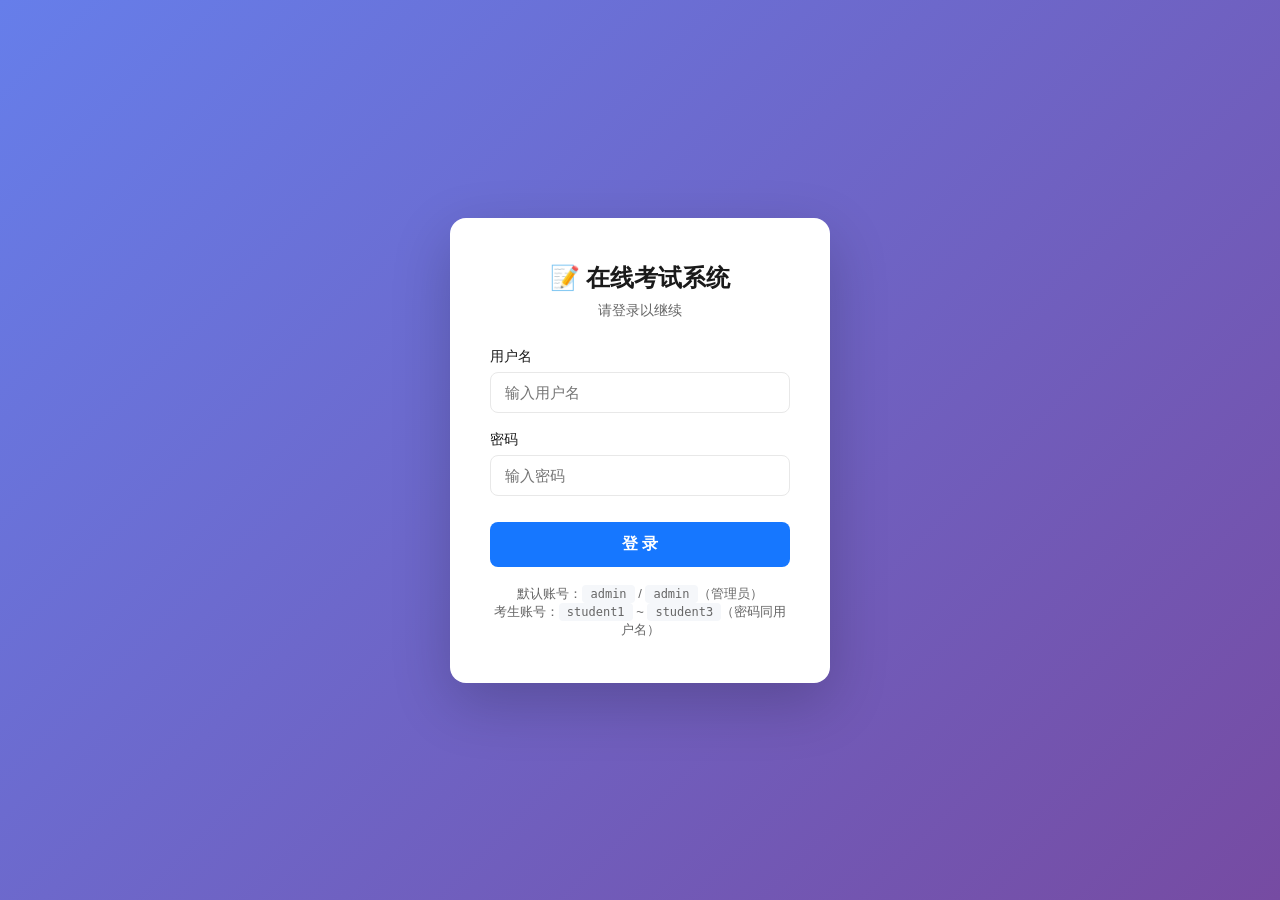
==== wwwroot/index.html @ 8d7b68f5 "初始版本：在线考试系统 .NET 8 Web API + SQLite + SignalR 实时排名。 功能：题库管理（CSV/Excel 导入）、按三范围×题型随机抽题发布、 考试有效期门控、考生名" ====
<!DOCTYPE html>
<html lang="zh-CN">
<head>
  <meta charset="UTF-8">
  <meta name="viewport" content="width=device-width,initial-scale=1,maximum-scale=1,user-scalable=no">
  <title>在线考试系统 - 登录</title>
  <link rel="stylesheet" href="style.css">
</head>
<body>
  <div class="login-page">
    <div class="login-card">
      <h1>📝 在线考试系统</h1>
      <p class="subtitle">请登录以继续</p>
      <form id="loginForm" onsubmit="return false;">
        <div class="form-group">
          <label for="username">用户名</label>
          <input type="text" id="username" placeholder="输入用户名" autocomplete="username" required>
        </div>
        <div class="form-group">
          <label for="password">密码</label>
          <input type="password" id="password" placeholder="输入密码" autocomplete="current-password" required>
        </div>
        <button class="btn-login" id="btnLogin" type="button">登 录</button>
      </form>
      <p class="login-hint" id="candidateHint" style="display:none;"></p>
      <p class="login-hint">
        默认账号：<kbd>admin</kbd> / <kbd>admin</kbd>（管理员）<br>
        考生账号：<kbd>student1</kbd> ~ <kbd>student3</kbd>（密码同用户名）
      </p>
    </div>
  </div>

  <script src="app.js"></script>
  <script>
    // 已登录则跳转
    const user = getUser();
    if (user.role) {
      location.href = user.role === 'Admin' ? '/admin' : 'exam.html';
    }

    // 密码框自动聚焦
    $('#password').addEventListener('keydown', e => { if (e.key === 'Enter') doSubmit(); });
    $('#username').addEventListener('keydown', e => { if (e.key === 'Enter') $('#password').focus(); });
    $('#btnLogin').addEventListener('click', doSubmit);

    // 加载当前考试的统一登录密码提示
    (async function loadCandidateHint() {
      try {
        const res = await fetch(API + '/auth/candidate-hint');
        const data = await res.json();
        if (data && data.password) {
          const el = document.getElementById('candidateHint');
          el.style.display = '';
          el.textContent = '📢 本次考试' + (data.title ? '（' + data.title + '）' : '') + '：用户名 = 工号，密码 = ' + data.password;
        }
      } catch (e) {}
    })();

    async function doSubmit() {
      const username = $('#username').value.trim();
      const password = $('#password').value;
      if (!username || !password) { toast('请输入用户名和密码', 'error'); return; }

      const btn = $('#btnLogin');
      btn.disabled = true; btn.textContent = '登录中...';

      try {
        const u = await doLogin(username, password);
        toast(`欢迎，${u.displayName || u.username}！`, 'success');
        setTimeout(() => {
          location.href = u.role === 'Admin' ? '/admin' : 'exam.html';
        }, 600);
      } catch (e) {
        toast(e.message || '登录失败', 'error');
        btn.disabled = false; btn.textContent = '登 录';
      }
    }
  </script>
</body>
</html>
---- wwwroot/style.css ----
/* ============================================
   ExamSystem 前端样式 - 移动端优先
   ============================================ */

:root {
  --primary: #1677ff;
  --primary-light: #e6f0ff;
  --success: #52c41a;
  --danger: #ff4d4f;
  --warning: #faad14;
  --text: #1a1a1a;
  --text-secondary: #666;
  --bg: #f5f7fa;
  --card: #fff;
  --border: #e8e8e8;
  --radius: 10px;
  --shadow: 0 2px 12px rgba(0,0,0,.08);
}

* { margin: 0; padding: 0; box-sizing: border-box; }
html { font-size: 16px; -webkit-text-size-adjust: 100%; }
body {
  font-family: -apple-system, BlinkMacSystemFont, 'Segoe UI', 'PingFang SC', 'Hiragino Sans GB', 'Microsoft YaHei', sans-serif;
  background: var(--bg);
  color: var(--text);
  min-height: 100vh;
}

/* ---- Toast ---- */
.toast {
  position: fixed; top: 20px; left: 50%; transform: translateX(-50%) translateY(-20px);
  padding: 10px 24px; border-radius: 20px; color: #fff; font-size: 14px;
  z-index: 9999; opacity: 0; transition: all .3s ease; white-space: nowrap;
  pointer-events: none; box-shadow: 0 4px 16px rgba(0,0,0,.15);
}
.toast.show { transform: translateX(-50%) translateY(0); opacity: 1; }
.toast-info { background: var(--primary); }
.toast-success { background: var(--success); }
.toast-error { background: var(--danger); }
.toast-warn { background: var(--warning); color: #333; }

/* ---- 导航栏 ---- */
.navbar {
  position: sticky; top: 0; z-index: 100;
  display: flex; align-items: center; justify-content: space-between;
  padding: 12px 16px; background: var(--card);
  box-shadow: 0 1px 4px rgba(0,0,0,.06);
}
.navbar .title { font-size: 18px; font-weight: 600; }
.navbar .user-info { font-size: 13px; color: var(--text-secondary); display: flex; align-items: center; gap: 8px; }
.navbar .btn-logout {
  padding: 4px 12px; border: 1px solid var(--border); border-radius: 16px;
  background: none; color: var(--text-secondary); font-size: 12px; cursor: pointer;
}
.navbar .btn-logout:active { background: var(--bg); }

/* ---- 登录页 ---- */
.login-page {
  display: flex; flex-direction: column; align-items: center; justify-content: center;
  min-height: 100vh; padding: 24px; background: linear-gradient(135deg, #667eea 0%, #764ba2 100%);
}
.login-card {
  width: 100%; max-width: 380px; background: var(--card); border-radius: 16px;
  padding: 36px 28px; box-shadow: 0 20px 60px rgba(0,0,0,.2);
}
.login-card h1 { text-align: center; font-size: 24px; margin-bottom: 8px; }
.login-card .subtitle { text-align: center; color: var(--text-secondary); font-size: 14px; margin-bottom: 28px; }
.login-card .form-group { margin-bottom: 18px; }
.login-card label { display: block; font-size: 14px; font-weight: 500; margin-bottom: 6px; color: var(--text); }
.login-card input {
  width: 100%; padding: 11px 14px; border: 1.5px solid var(--border); border-radius: 8px;
  font-size: 15px; outline: none; transition: border-color .2s;
}
.login-card input:focus { border-color: var(--primary); box-shadow: 0 0 0 3px var(--primary-light); }
.login-card .btn-login {
  width: 100%; padding: 12px; border: none; border-radius: 8px; background: var(--primary);
  color: #fff; font-size: 16px; font-weight: 600; cursor: pointer; margin-top: 8px;
  transition: opacity .2s;
}
.login-card .btn-login:active { opacity: .85; }
.login-card .btn-login:disabled { opacity: .5; cursor: not-allowed; }
.login-hint { text-align: center; margin-top: 18px; font-size: 13px; color: var(--text-secondary); }
.login-hint kbd { background: var(--bg); padding: 2px 8px; border-radius: 4px; font-size: 12px; }

/* ---- 通用容器 ---- */
.container { max-width: 800px; margin: 0 auto; padding: 16px; }
.page-header { margin-bottom: 16px; }
.page-header h2 { font-size: 20px; }
.page-header p { color: var(--text-secondary); font-size: 14px; margin-top: 4px; }

/* ---- 卡片 ---- */
.card {
  background: var(--card); border-radius: var(--radius); padding: 16px;
  box-shadow: var(--shadow); margin-bottom: 12px;
}
.card-title { font-size: 16px; font-weight: 600; margin-bottom: 10px; }

/* ---- 按钮组 ---- */
.btn-group { display: flex; gap: 10px; flex-wrap: wrap; margin-bottom: 16px; }
.btn {
  display: inline-flex; align-items: center; justify-content: center; gap: 6px;
  padding: 9px 18px; border: none; border-radius: 8px; font-size: 14px;
  font-weight: 500; cursor: pointer; transition: all .2s; white-space: nowrap;
}
.btn:active { transform: scale(.97); }
.btn-primary { background: var(--primary); color: #fff; }
.btn-success { background: var(--success); color: #fff; }
.btn-danger { background: var(--danger); color: #fff; }
.btn-outline { background: transparent; border: 1.5px solid var(--border); color: var(--text); }
.btn-sm { padding: 6px 12px; font-size: 13px; border-radius: 6px; }
.btn-block { width: 100%; }

/* ---- 考试列表 ---- */
.exam-list { list-style: none; }
.exam-item {
  display: flex; justify-content: space-between; align-items: center;
  padding: 16px; background: var(--card); border-radius: var(--radius);
  box-shadow: var(--shadow); margin-bottom: 10px; cursor: pointer;
  transition: transform .15s, box-shadow .15s;
}
.exam-item:active { transform: scale(.98); }
.exam-item .exam-info { flex: 1; }
.exam-item .exam-title { font-size: 16px; font-weight: 600; }
.exam-item .exam-meta { font-size: 13px; color: var(--text-secondary); margin-top: 4px; }
.exam-item .exam-action { flex-shrink: 0; margin-left: 12px; }
.exam-status {
  display: inline-block; padding: 3px 10px; border-radius: 12px; font-size: 12px; font-weight: 500;
}
.status-pending { background: #e6f7ff; color: #1890ff; }
.status-started { background: #fff7e6; color: #fa8c16; }
.status-submitted { background: #f6ffed; color: #52c41a; }

/* ---- 答题页 ---- */
.exam-timer {
  position: sticky; top: 56px; z-index: 90;
  display: flex; align-items: center; justify-content: space-between;
  padding: 10px 16px; background: #fffbe6; border-bottom: 2px solid #ffe58f;
  font-size: 15px; font-weight: 600;
}
.exam-timer .time { color: #d48806; font-size: 22px; font-variant-numeric: tabular-nums; }
.exam-timer .time.urgent { color: var(--danger); animation: pulse 1s infinite; }
@keyframes pulse { 0%,100%{opacity:1} 50%{opacity:.5} }

.question-card {
  background: var(--card); border-radius: var(--radius); padding: 16px;
  box-shadow: var(--shadow); margin-bottom: 14px;
  border-left: 4px solid var(--primary);
}
.question-card.type-judge { border-left-color: #722ed1; }
.question-card.type-multiple { border-left-color: #eb2f96; }

.q-header { display: flex; gap: 8px; align-items: center; margin-bottom: 10px; flex-wrap: wrap; }
.q-num { font-weight: 700; color: var(--primary); font-size: 15px; }
.q-type {
  font-size: 11px; padding: 2px 8px; border-radius: 10px; background: var(--primary-light);
  color: var(--primary); font-weight: 500;
}
.type-judge .q-type { background: #f9f0ff; color: #722ed1; }
.type-multiple .q-type { background: #fff0f6; color: #eb2f96; }
.q-score { margin-left: auto; color: var(--warning); font-weight: 600; font-size: 14px; }
.q-content { font-size: 15px; line-height: 1.6; margin-bottom: 12px; word-break: break-word; }

.q-options { display: flex; flex-direction: column; gap: 8px; }
.q-options .option {
  display: flex; align-items: flex-start; gap: 10px; padding: 10px 12px;
  border: 1.5px solid var(--border); border-radius: 8px; cursor: pointer;
  transition: all .15s; user-select: none;
}
.q-options .option:hover { border-color: var(--primary); background: var(--primary-light); }
.q-options .option.selected { border-color: var(--primary); background: var(--primary-light); }
.q-options .option input { margin-top: 3px; accent-color: var(--primary); width: 18px; height: 18px; flex-shrink: 0; }
.q-options .option label-text { flex: 1; font-size: 14px; line-height: 1.5; }

.submit-bar {
  position: fixed; bottom: 0; left: 0; right: 0;
  display: flex; gap: 10px; padding: 12px 16px;
  background: var(--card); box-shadow: 0 -2px 12px rgba(0,0,0,.08);
  z-index: 100;
}
.submit-bar .flex-1 { flex: 1; }

/* ---- 排名面板 ---- */
.ranking-panel {
  background: var(--card); border-radius: var(--radius); padding: 16px;
  box-shadow: var(--shadow); margin-top: 16px;
}
.ranking-panel h3 { font-size: 16px; margin-bottom: 12px; display: flex; align-items: center; gap: 6px; }
.ranking-list { list-style: none; }
.ranking-item {
  display: flex; align-items: center; padding: 10px 0;
  border-bottom: 1px solid var(--border);
}
.ranking-item:last-child { border-bottom: none; }
.rank-pos {
  width: 28px; height: 28px; border-radius: 50%; display: flex; align-items: center;
  justify-content: center; font-weight: 700; font-size: 14px; margin-right: 10px;
  flex-shrink: 0;
}
.rank-1 { background: #ffd700; color: #fff; }
.rank-2 { background: #c0c0c0; color: #fff; }
.rank-3 { background: #cd7f32; color: #fff; }
.rank-n { background: var(--bg); color: var(--text-secondary); }
.rank-name { flex: 1; font-size: 14px; }
.rank-score { font-size: 18px; font-weight: 700; color: var(--primary); }

/* ---- 成绩页 ---- */
.result-card {
  text-align: center; padding: 32px 20px;
}
.result-score { font-size: 56px; font-weight: 700; color: var(--primary); }
.result-label { font-size: 16px; color: var(--text-secondary); margin-top: 4px; }
.result-detail { margin-top: 20px; text-align: left; }
.result-row { display: flex; justify-content: space-between; padding: 8px 0; border-bottom: 1px solid var(--border); font-size: 14px; }

/* ---- 管理端：题库表格 ---- */
.toolbar { display: flex; gap: 8px; flex-wrap: wrap; margin-bottom: 14px; }
.toolbar input, .toolbar select {
  padding: 8px 12px; border: 1.5px solid var(--border); border-radius: 8px;
  font-size: 14px; outline: none; min-width: 120px;
}
.toolbar input:focus, .toolbar select:focus { border-color: var(--primary); }

.table-wrap { overflow-x: auto; -webkit-overflow-scrolling: touch; }
table {
  width: 100%; border-collapse: collapse; font-size: 14px;
  background: var(--card); border-radius: var(--radius); overflow: hidden;
  box-shadow: var(--shadow);
}
th {
  background: #fafafa; padding: 10px 12px; text-align: left; font-weight: 600;
  color: var(--text-secondary); font-size: 13px; white-space: nowrap;
  border-bottom: 2px solid var(--border);
}
td { padding: 10px 12px; border-bottom: 1px solid var(--border); vertical-align: top; }
tr:last-child td { border-bottom: none; }
tr:hover td { background: #fafafa; }

.tag { display: inline-block; padding: 2px 8px; border-radius: 10px; font-size: 12px; margin: 1px; }
.tag-scope { background: var(--primary-light); color: var(--primary); }
.tag-type { background: #f9f0ff; color: #722ed1; }

.action-btns { display: flex; gap: 6px; }

/* ---- 模态框 ---- */
.modal-overlay {
  position: fixed; inset: 0; background: rgba(0,0,0,.45); z-index: 200;
  display: none; align-items: center; justify-content: center; padding: 16px;
}
.modal-overlay.active { display: flex; }
.modal {
  background: var(--card); border-radius: 14px; width: 100%; max-width: 520px;
  max-height: 85vh; overflow-y: auto; padding: 24px; box-shadow: 0 20px 60px rgba(0,0,0,.2);
  animation: modalIn .25s ease;
}
@keyframes modalIn { from{transform:scale(.92);opacity:0} to{transform:scale(1);opacity:1} }
.modal h3 { font-size: 18px; margin-bottom: 16px; }
.modal .form-row { margin-bottom: 14px; }
.modal label { display: block; font-size: 14px; font-weight: 500; margin-bottom: 5px; }
.modal input, .modal textarea, .modal select {
  width: 100%; padding: 10px 12px; border: 1.5px solid var(--border); border-radius: 8px;
  font-size: 14px; outline: none; font-family: inherit;
}
.modal input:focus, .modal textarea:focus, .modal select:focus { border-color: var(--primary); box-shadow: 0 0 0 3px var(--primary-light); }
.modal textarea { resize: vertical; min-height: 70px; }
.modal .modal-footer { display: flex; gap: 10px; justify-content: flex-end; margin-top: 20px; }

/* ---- 二维发布表单 ---- */
.matrix-table { width: 100%; border-collapse: collapse; margin: 12px 0; }
.matrix-table th, .matrix-table td {
  border: 1px solid var(--border); padding: 8px; text-align: center;
}
.matrix-table th { background: #fafafa; font-size: 13px; }
.matrix-table input[type=number] {
  width: 60px; padding: 4px 6px; border: 1px solid var(--border); border-radius: 4px;
  text-align: center; font-size: 14px;
}

/* ---- 空状态 ---- */
.empty-state { text-align: center; padding: 40px 20px; color: var(--text-secondary); }
.empty-state .icon { font-size: 48px; margin-bottom: 12px; }

/* ---- PC 端适配（>1024px）---- */
@media (min-width: 1024px) {
  .container { max-width: 1400px; padding: 24px 32px; }
  .login-card { padding: 44px 40px; }
  .modal { max-width: 600px; padding: 32px; }
  table { font-size: 14px; }
  th { padding: 12px 16px; }
  td { padding: 12px 16px; }
  .toolbar { gap: 12px; }
  .toolbar input, .toolbar select { min-width: 180px; }
  .card { padding: 20px 24px; }
  .matrix-table th, .matrix-table td { padding: 10px 12px; }
}

/* ---- 桌面端管理后台布局（>1024px）---- */
@media (min-width: 1024px) {
  /* 侧边栏布局 */
  .admin-layout {
    display: flex;
    gap: 24px;
    align-items: flex-start;
  }
  .admin-sidebar {
    width: 220px;
    flex-shrink: 0;
    position: sticky;
    top: 80px;
    background: var(--card);
    border-radius: var(--radius);
    padding: 12px 0;
    box-shadow: var(--shadow);
  }
  .admin-sidebar-item {
    display: flex;
    align-items: center;
    gap: 10px;
    padding: 12px 20px;
    color: var(--text);
    cursor: pointer;
    transition: background .15s;
    font-size: 15px;
    border-left: 3px solid transparent;
  }
  .admin-sidebar-item:hover { background: var(--bg); }
  .admin-sidebar-item.active {
    background: var(--primary-light);
    color: var(--primary);
    font-weight: 600;
    border-left-color: var(--primary);
  }
  .admin-main { flex: 1; min-width: 0; }

  /* 桌面端隐藏顶部 tab 栏（使用侧边栏） */
  .desktop-hide-nav { display: none; }

  /* 桌面端表单两列布局 */
  .form-grid-2 { display: grid; grid-template-columns: 1fr 1fr; gap: 16px; }
}

/* ---- 移动端管理后台（<1024px）---- */
@media (max-width: 1023px) {
  .desktop-only { display: none !important; }
}

/* ---- 打印/导出隐藏元素 ---- */
@media print {
  .navbar, .submit-bar, .btn-group, .toolbar { display: none !important; }
  body { background: #fff; }
  .card { box-shadow: none; border: 1px solid #ddd; }
}
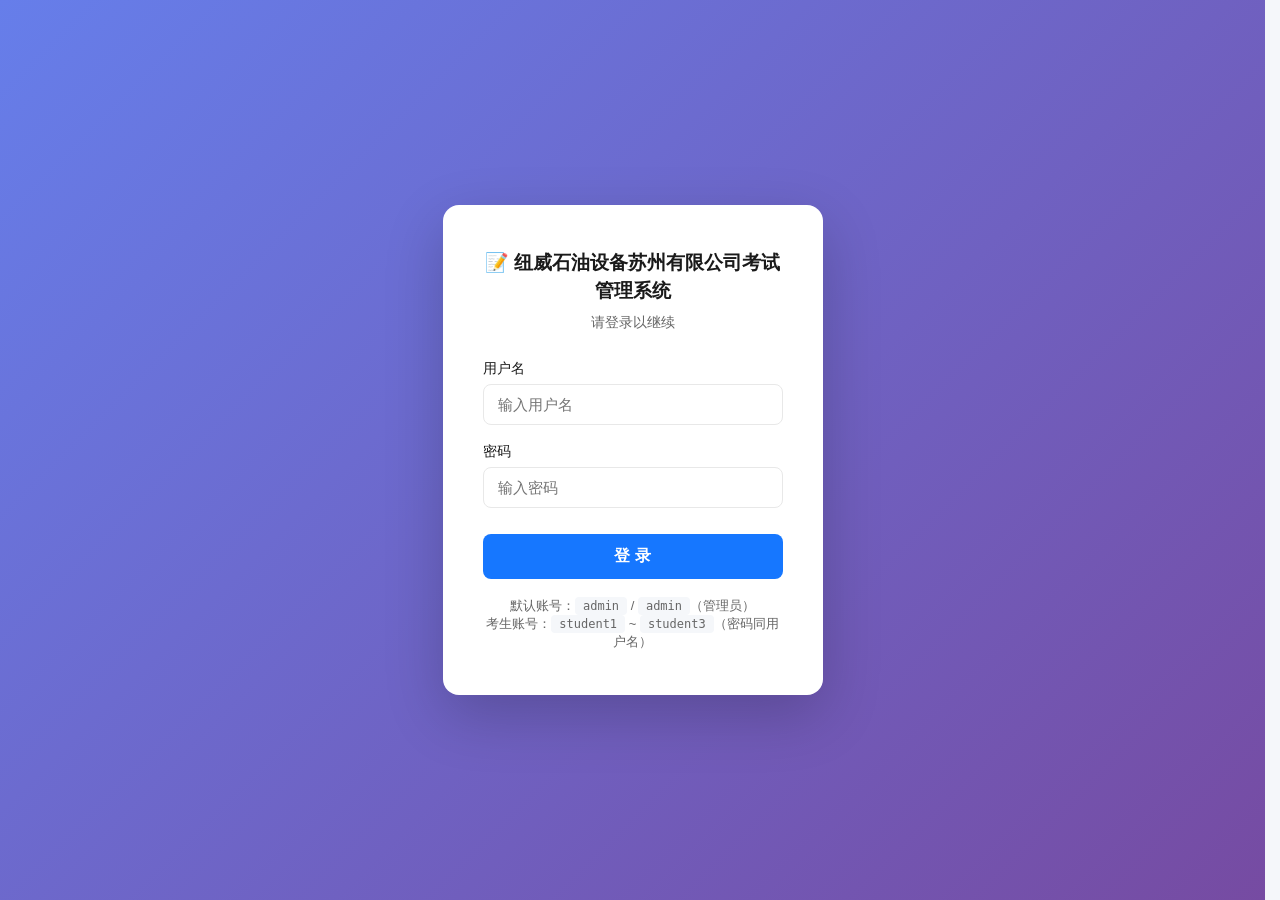
==== commit 69585137: "feat: 考试管理+级联清除+构建环境自愈+UTC时间 - 考试管理 Tab：查看入口/修改(无作答可改全部)/关闭/重新发布/删除(无作答才允许) - 删除前预览 + 级联清除（作答+答案、仅本场" ====
--- a/wwwroot/index.html
+++ b/wwwroot/index.html
@@ -3,13 +3,13 @@
 <head>
   <meta charset="UTF-8">
   <meta name="viewport" content="width=device-width,initial-scale=1,maximum-scale=1,user-scalable=no">
-  <title>在线考试系统 - 登录</title>
-  <link rel="stylesheet" href="style.css">
+  <title>纽威石油设备苏州有限公司考试管理系统 - 登录</title>
+  <link rel="stylesheet" href="style.css?v=7">
 </head>
 <body>
   <div class="login-page">
     <div class="login-card">
-      <h1>📝 在线考试系统</h1>
+      <h1>📝 纽威石油设备苏州有限公司考试管理系统</h1>
       <p class="subtitle">请登录以继续</p>
       <form id="loginForm" onsubmit="return false;">
         <div class="form-group">
@@ -30,12 +30,16 @@
     </div>
   </div>
 
-  <script src="app.js"></script>
+  <script src="app.js?v=8"></script>
   <script>
+    // 读取考试独立入口短链（扫码/链接进入时携带）
+    const entrySlug = new URLSearchParams(location.search).get('e');
+
     // 已登录则跳转
     const user = getUser();
     if (user.role) {
-      location.href = user.role === 'Admin' ? '/admin' : 'exam.html';
+      location.href = user.role === 'Admin' ? '/admin'
+        : (entrySlug ? 'exam.html?e=' + encodeURIComponent(entrySlug) : 'exam.html');
     }
 
     // 密码框自动聚焦
@@ -43,15 +47,27 @@
     $('#username').addEventListener('keydown', e => { if (e.key === 'Enter') $('#password').focus(); });
     $('#btnLogin').addEventListener('click', doSubmit);
 
-    // 加载当前考试的统一登录密码提示
+    // 加载考试提示：若带入口 slug，则取该场考试的标题与统一登录密码；否则取最近一场指定人员考试
     (async function loadCandidateHint() {
       try {
-        const res = await fetch(API + '/auth/candidate-hint');
-        const data = await res.json();
-        if (data && data.password) {
+        let data = null;
+        if (entrySlug) {
+          const res = await fetch(API + '/exams/entry/' + encodeURIComponent(entrySlug));
+          if (res.ok) data = await res.json();
+        }
+        if (!data || !data.title) {
+          const res = await fetch(API + '/auth/candidate-hint');
+          data = await res.json();
+        }
+        if (data && data.title) {
           const el = document.getElementById('candidateHint');
           el.style.display = '';
-          el.textContent = '📢 本次考试' + (data.title ? '（' + data.title + '）' : '') + '：用户名 = 工号，密码 = ' + data.password;
+          if (entrySlug) {
+            el.textContent = '📢 正在进入：' + (data.title || '考试')
+              + (data.hasPassword ? '（用户名 = 工号，密码 = ' + (data.candidatePassword || '') + '）' : '');
+          } else if (data.password) {
+            el.textContent = '📢 本次考试' + (data.title ? '（' + data.title + '）' : '') + '：用户名 = 工号，密码 = ' + data.password;
+          }
         }
       } catch (e) {}
     })();
@@ -68,7 +84,8 @@
         const u = await doLogin(username, password);
         toast(`欢迎，${u.displayName || u.username}！`, 'success');
         setTimeout(() => {
-          location.href = u.role === 'Admin' ? '/admin' : 'exam.html';
+          location.href = u.role === 'Admin' ? '/admin'
+            : (entrySlug ? 'exam.html?e=' + encodeURIComponent(entrySlug) : 'exam.html');
         }, 600);
       } catch (e) {
         toast(e.message || '登录失败', 'error');
--- a/wwwroot/style.css
+++ b/wwwroot/style.css
@@ -18,12 +18,13 @@
 }
 
 * { margin: 0; padding: 0; box-sizing: border-box; }
-html { font-size: 16px; -webkit-text-size-adjust: 100%; }
+html { font-size: 16px; -webkit-text-size-adjust: 100%; scrollbar-gutter: stable; }
 body {
   font-family: -apple-system, BlinkMacSystemFont, 'Segoe UI', 'PingFang SC', 'Hiragino Sans GB', 'Microsoft YaHei', sans-serif;
   background: var(--bg);
   color: var(--text);
   min-height: 100vh;
+  scrollbar-gutter: stable;
 }
 
 /* ---- Toast ---- */
@@ -46,7 +47,10 @@
   padding: 12px 16px; background: var(--card);
   box-shadow: 0 1px 4px rgba(0,0,0,.06);
 }
-.navbar .title { font-size: 18px; font-weight: 600; }
+.navbar .title { font-size: 18px; font-weight: 600; flex: 1; margin-right: 12px; line-height: 1.4; }
+@media (max-width: 768px) {
+  .navbar .title { font-size: 15px; }
+}
 .navbar .user-info { font-size: 13px; color: var(--text-secondary); display: flex; align-items: center; gap: 8px; }
 .navbar .btn-logout {
   padding: 4px 12px; border: 1px solid var(--border); border-radius: 16px;
@@ -63,7 +67,7 @@
   width: 100%; max-width: 380px; background: var(--card); border-radius: 16px;
   padding: 36px 28px; box-shadow: 0 20px 60px rgba(0,0,0,.2);
 }
-.login-card h1 { text-align: center; font-size: 24px; margin-bottom: 8px; }
+.login-card h1 { text-align: center; font-size: 19px; line-height: 1.45; margin-bottom: 10px; }
 .login-card .subtitle { text-align: center; color: var(--text-secondary); font-size: 14px; margin-bottom: 28px; }
 .login-card .form-group { margin-bottom: 18px; }
 .login-card label { display: block; font-size: 14px; font-weight: 500; margin-bottom: 6px; color: var(--text); }
@@ -241,6 +245,31 @@
 
 .action-btns { display: flex; gap: 6px; }
 
+/* ---- 题库表格：多选 / 全选 / 分页 ---- */
+.col-check { width: 36px; text-align: center; }
+.col-check input[type=checkbox] { width: 16px; height: 16px; accent-color: var(--primary); cursor: pointer; }
+td.col-check { text-align: center; }
+
+.q-pagination {
+  display: flex; align-items: center; justify-content: center; flex-wrap: wrap;
+  gap: 10px; padding: 12px; color: var(--text-secondary); font-size: 13px;
+}
+.q-pagination .q-page-info { margin: 0 4px; }
+.q-pagination .q-page-size { display: inline-flex; align-items: center; gap: 4px; }
+.q-pagination .q-page-size select {
+  padding: 4px 6px; border: 1px solid var(--border); border-radius: 6px;
+  background: var(--card); color: var(--text); font-size: 13px;
+}
+.q-pagination button:disabled { opacity: .45; cursor: not-allowed; }
+
+.q-batch-bar {
+  display: flex; align-items: center; gap: 10px; flex-wrap: wrap;
+  padding: 10px 14px; margin-top: 10px; border: 1px solid var(--danger);
+  background: #fff1f0; border-radius: 10px;
+}
+.q-batch-bar .batch-tip { font-size: 13px; color: var(--danger); }
+.q-batch-bar .batch-tip b { font-size: 15px; }
+
 /* ---- 模态框 ---- */
 .modal-overlay {
   position: fixed; inset: 0; background: rgba(0,0,0,.45); z-index: 200;
@@ -264,15 +293,149 @@
 .modal textarea { resize: vertical; min-height: 70px; }
 .modal .modal-footer { display: flex; gap: 10px; justify-content: flex-end; margin-top: 20px; }
 
-/* ---- 二维发布表单 ---- */
-.matrix-table { width: 100%; border-collapse: collapse; margin: 12px 0; }
+/* ---- 考卷回顾 Modal ---- */
+.review-modal { max-width: 680px; }
+.review-q { border: 1px solid var(--border); border-radius: 10px; padding: 14px 16px; margin-bottom: 14px; background: var(--card); }
+.review-q.wrong { border-color: #ffa39e; background: #fff2f0; }
+.review-q-head { font-size: 15px; font-weight: 700; margin-bottom: 4px; }
+.review-q-meta { font-size: 12px; color: var(--text-secondary); margin-bottom: 8px; }
+.review-q-content { line-height: 1.6; margin-bottom: 10px; }
+.review-opt { display: flex; align-items: flex-start; gap: 8px; padding: 7px 10px; border-radius: 7px; margin-bottom: 6px; font-size: 14px; line-height: 1.5; }
+.review-opt .opt-key { font-weight: 700; flex-shrink: 0; width: 18px; }
+.review-opt .opt-text { flex: 1; }
+.review-opt .opt-mark { font-size: 12px; flex-shrink: 0; white-space: nowrap; margin-left: 8px; }
+.review-opt.correct { background: #f6ffed; border: 1px solid #b7eb8f; color: #237804; }
+.review-opt.wrong { background: #fff1f0; border: 1px solid #ffa39e; color: #cf1322; }
+.review-opt.missed { background: #fffbe6; border: 1px solid #ffe58f; }
+.review-q-foot { display: flex; gap: 16px; flex-wrap: wrap; margin-top: 8px; font-size: 13px; }
+.review-q-foot .tag-correct { color: #237804; font-weight: 600; }
+.review-q-foot .tag-wrong { color: #cf1322; font-weight: 600; }
+
+/* ---- 发布考试顶部表单（标题/说明/时间/时长/试卷类型）---- */
+.publish-card .form-row label,
+.publish-card .form-grid-2 > div > label {
+  display: block;
+  font-size: 14px;
+  font-weight: 600;
+  margin-bottom: 8px;
+  color: var(--text);
+}
+.publish-card .form-row,
+.publish-card .form-grid-2 { margin-bottom: 16px; }
+.publish-card input[type=text],
+.publish-card input[type=datetime-local],
+.publish-card textarea,
+.publish-card select {
+  width: 100%;
+  padding: 10px 12px;
+  border: 1.5px solid var(--border);
+  border-radius: 8px;
+  font-size: 14px;
+  outline: none;
+  background: var(--card);
+  color: var(--text);
+  font-family: inherit;
+  min-height: 42px;
+  box-sizing: border-box;
+  transition: border-color .15s, box-shadow .15s;
+}
+.publish-card input[type=text]:focus,
+.publish-card input[type=datetime-local]:focus,
+.publish-card textarea:focus,
+.publish-card select:focus {
+  border-color: var(--primary);
+  box-shadow: 0 0 0 3px var(--primary-light);
+}
+.publish-card textarea {
+  min-height: 88px;
+  line-height: 1.6;
+  resize: vertical;
+}
+.publish-card select {
+  cursor: pointer;
+  appearance: none;
+  -webkit-appearance: none;
+  background-image: url("data:image/svg+xml;utf8,<svg xmlns='http://www.w3.org/2000/svg' width='12' height='12' viewBox='0 0 12 12'><path fill='%23666' d='M2 4 L10 4 L6 9 Z'/></svg>");
+  background-repeat: no-repeat;
+  background-position: right 12px center;
+  background-size: 10px 10px;
+  padding-right: 34px;
+}
+.publish-card input[type=datetime-local] {
+  font-variant-numeric: tabular-nums;
+}
+.publish-card input[type=datetime-local]::-webkit-calendar-picker-indicator {
+  opacity: .55;
+  cursor: pointer;
+  transition: opacity .15s;
+}
+.publish-card input[type=datetime-local]:hover::-webkit-calendar-picker-indicator {
+  opacity: 1;
+}
+.publish-card input::placeholder,
+.publish-card textarea::placeholder {
+  color: var(--text-secondary);
+  opacity: .65;
+}
+.publish-card .form-row:focus-within label,
+.publish-card .form-grid-2 > div:focus-within > label {
+  color: var(--primary);
+}
+@media (max-width: 768px) {
+  .publish-card input[type=text],
+  .publish-card input[type=datetime-local],
+  .publish-card textarea,
+  .publish-card select { font-size: 16px; }
+}
+
+/* ---- 发布考试二维矩阵表单 ---- */
+.matrix-table { width: 100%; border-collapse: collapse; margin: 14px 0; background: var(--card); border-radius: 8px; overflow: hidden; }
 .matrix-table th, .matrix-table td {
-  border: 1px solid var(--border); padding: 8px; text-align: center;
-}
-.matrix-table th { background: #fafafa; font-size: 13px; }
+  border: 1px solid var(--border); padding: 10px; text-align: center; vertical-align: middle;
+}
+.matrix-table th { background: #f5f7fa; font-size: 13px; font-weight: 600; color: var(--text); }
+.matrix-table tbody tr:hover { background: #fafbfc; }
+.matrix-table input[type=text] {
+  width: 100%; padding: 7px 10px; border: 1px solid var(--border); border-radius: 5px;
+  font-size: 14px; outline: none; transition: border-color .15s, box-shadow .15s;
+  background: var(--card);
+}
+.matrix-table input[type=text]:focus { border-color: var(--primary); box-shadow: 0 0 0 2px var(--primary-light); }
 .matrix-table input[type=number] {
-  width: 60px; padding: 4px 6px; border: 1px solid var(--border); border-radius: 4px;
-  text-align: center; font-size: 14px;
+  width: 80px; padding: 7px 10px; border: 1px solid var(--border); border-radius: 5px;
+  text-align: center; font-size: 14px; outline: none; transition: border-color .15s, box-shadow .15s;
+  background: var(--card);
+}
+.matrix-table input[type=number]:focus { border-color: var(--primary); box-shadow: 0 0 0 2px var(--primary-light); }
+.matrix-table select {
+  width: 100%; padding: 7px 10px; border: 1px solid var(--border); border-radius: 5px;
+  font-size: 14px; background: var(--card); cursor: pointer; outline: none;
+  transition: border-color .15s, box-shadow .15s;
+}
+.matrix-table select:focus { border-color: var(--primary); box-shadow: 0 0 0 2px var(--primary-light); }
+.matrix-table td > .btn { padding: 6px 12px; }
+
+/* ---- 考试监考全屏 ---- */
+.monitor-fullscreen-wrap { display: contents; }
+.monitor-fullscreen-wrap:fullscreen,
+.monitor-fullscreen-wrap:-webkit-full-screen {
+  display: block; background: var(--bg); padding: 24px; overflow: auto;
+}
+.monitor-fullscreen-wrap:fullscreen .card,
+.monitor-fullscreen-wrap:-webkit-full-screen .card {
+  padding: 24px; max-width: 1400px; margin: 0 auto;
+}
+.monitor-fullscreen-wrap:fullscreen .table-wrap,
+.monitor-fullscreen-wrap:-webkit-full-screen .table-wrap {
+  max-width: 1400px; margin: 16px auto 0;
+}
+.monitor-fullscreen-wrap:fullscreen table,
+.monitor-fullscreen-wrap:-webkit-full-screen table { font-size: 16px; }
+.monitor-fullscreen-wrap:fullscreen th,
+.monitor-fullscreen-wrap:fullscreen td,
+.monitor-fullscreen-wrap:-webkit-full-screen th,
+.monitor-fullscreen-wrap:-webkit-full-screen td {
+  padding: 14px 18px;
 }
 
 /* ---- 空状态 ---- */
@@ -319,8 +482,28 @@
     color: var(--text);
     cursor: pointer;
     transition: background .15s;
+    /* 锁高 + 锁 baseline，避免激活态 font-weight 变化导致图标/文字上下偏移 */
+    height: 48px;
+    line-height: 24px;
     font-size: 15px;
+    font-weight: 500;
     border-left: 3px solid transparent;
+    box-sizing: border-box;
+  }
+  .admin-sidebar-item > span {
+    line-height: 24px;
+    display: inline-flex;
+    align-items: center;
+  }
+  /* 图标锁固定宽度并居中，使所有页签文字起点一致，规避 emoji 渲染宽度差异导致的错位 */
+  .admin-sidebar-item > span:first-child {
+    width: 24px;
+    flex-shrink: 0;
+    justify-content: center;
+    text-align: center;
+  }
+  .admin-sidebar-item > span:last-child {
+    white-space: nowrap;
   }
   .admin-sidebar-item:hover { background: var(--bg); }
   .admin-sidebar-item.active {
